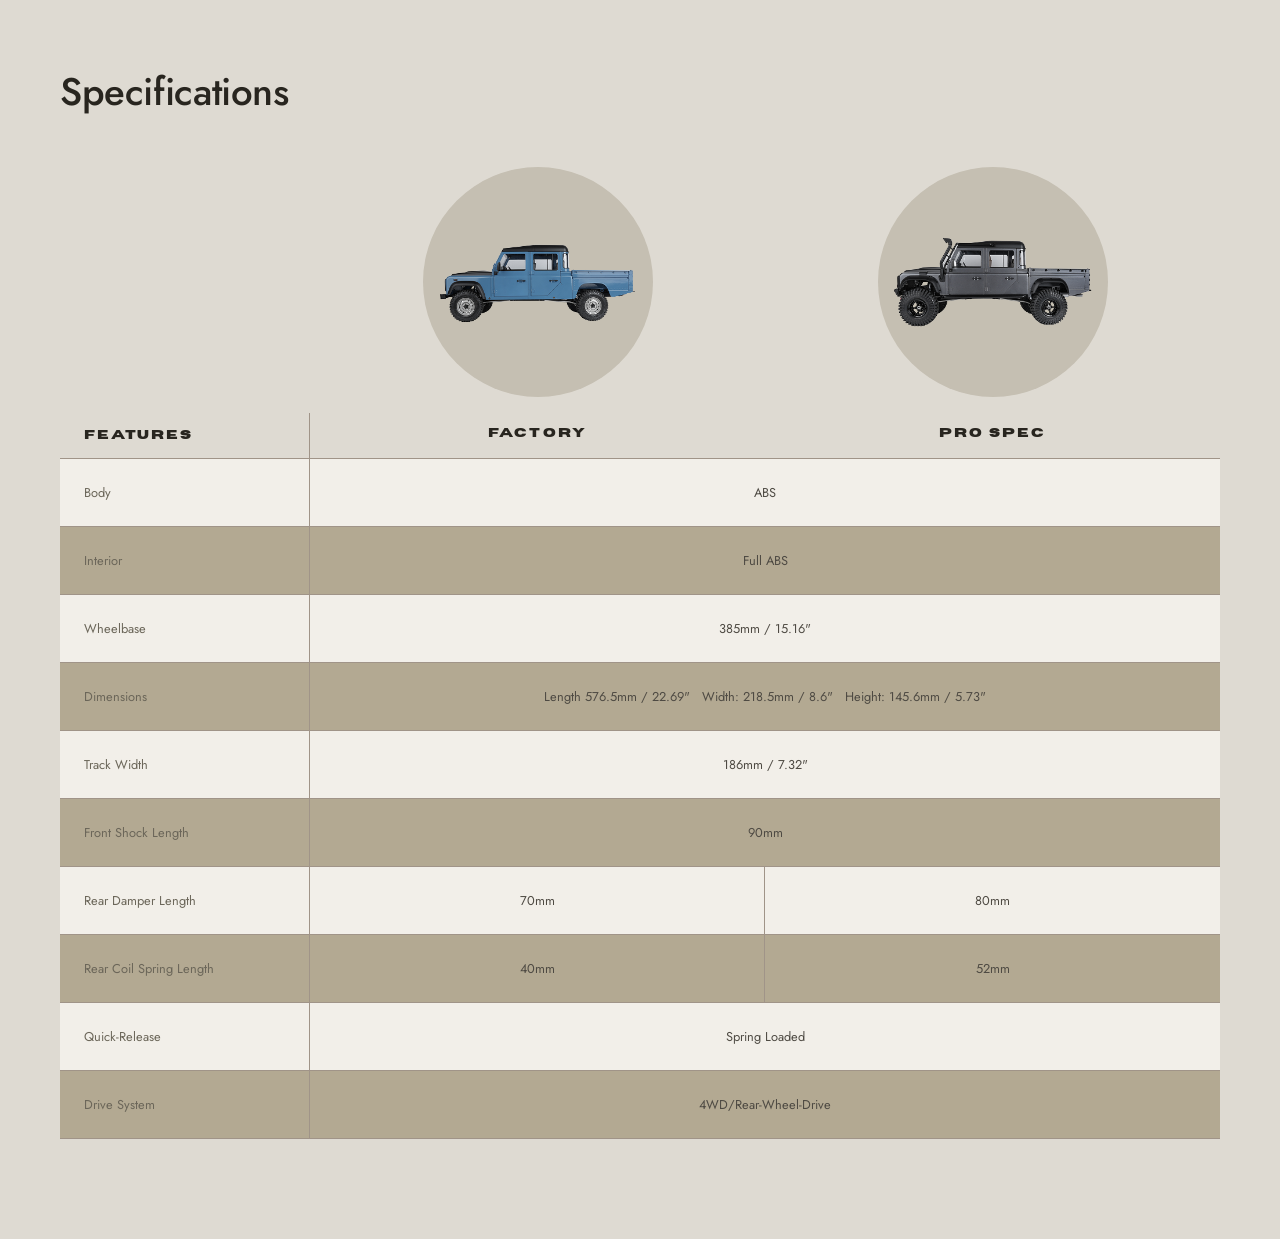
==== specification/index.html @ 0e1e7d18 "specification setup" ====
<!DOCTYPE html>
<html lang="en">
<head>
  <meta charset="UTF-8">
  <meta name="viewport" content="width=device-width, initial-scale=1.0">
  <title>Specifications</title>
  <link rel="preconnect" href="https://fonts.googleapis.com">
  <link rel="preconnect" href="https://fonts.gstatic.com" crossorigin>
  <link href="https://fonts.googleapis.com/css2?family=Jost:wght@300;400;500;600;700&display=swap" rel="stylesheet">
  <link rel="stylesheet" href="style.css">
</head>
<body>
  <div class="page">
    <div class="container">
      <h1 class="specs-title">Specifications</h1>

      <div class="specs-wrapper">

        <!-- Header: images + column labels -->
        <div class="specs-header">
          <div class="header-cell features-header">
            <span class="col-label">FEATURES</span>
          </div>

          <div class="header-cell factory-header">
            <div class="vehicle-circle">
              <img src="img/stock_side%201.png" alt="Factory Vehicle">
            </div>
            <span class="col-label">FACTORY</span>
          </div>

          <div class="header-cell prospec-header">
            <div class="vehicle-circle">
              <img src="img/stock_side%201(1).png" alt="Pro Spec Vehicle">
            </div>
            <span class="col-label">PRO SPEC</span>
          </div>
        </div>

        <!-- Spec Rows -->
        <div class="spec-rows">

          <div class="spec-row row-light">
            <div class="feature-cell">Body</div>
            <div class="value-cell span-both">ABS</div>
          </div>

          <div class="spec-row row-dark">
            <div class="feature-cell">Interior</div>
            <div class="value-cell span-both">Full ABS</div>
          </div>

          <div class="spec-row row-light">
            <div class="feature-cell">Wheelbase</div>
            <div class="value-cell span-both">385mm / 15.16"</div>
          </div>

          <div class="spec-row row-dark">
            <div class="feature-cell">Dimensions</div>
            <div class="value-cell span-both">
              Length 576.5mm / 22.69"&nbsp;&nbsp;&nbsp;Width: 218.5mm / 8.6"&nbsp;&nbsp;&nbsp;Height: 145.6mm / 5.73"
            </div>
          </div>

          <div class="spec-row row-light">
            <div class="feature-cell">Track Width</div>
            <div class="value-cell span-both">186mm / 7.32"</div>
          </div>

          <div class="spec-row row-dark">
            <div class="feature-cell">Front Shock Length</div>
            <div class="value-cell span-both">90mm</div>
          </div>

          <div class="spec-row row-light">
            <div class="feature-cell">Rear Damper Length</div>
            <div class="value-cell factory-val">70mm</div>
            <div class="value-cell prospec-val">80mm</div>
          </div>

          <div class="spec-row row-dark">
            <div class="feature-cell">Rear Coil Spring Length</div>
            <div class="value-cell factory-val">40mm</div>
            <div class="value-cell prospec-val">52mm</div>
          </div>

          <div class="spec-row row-light">
            <div class="feature-cell">Quick-Release</div>
            <div class="value-cell span-both">Spring Loaded</div>
          </div>

          <div class="spec-row row-dark">
            <div class="feature-cell">Drive System</div>
            <div class="value-cell span-both">4WD/Rear-Wheel-Drive</div>
          </div>

        </div>
      </div>
    </div>
  </div>
</body>
</html>
---- specification/style.css ----
/* ─── Horizon Font ───────────────────────────────────────── */
@font-face {
  font-family: 'Horizon';
  src: url('fonts/Horizon.woff2') format('woff2'),
       url('fonts/Horizon.woff') format('woff'),
       url('fonts/Horizon.otf') format('opentype'),
       url('fonts/Horizon.ttf') format('truetype');
  font-weight: normal;
  font-style: normal;
  font-display: swap;
}

/* ─── Reset ─────────────────────────────────────────────── */
*,
*::before,
*::after {
  box-sizing: border-box;
  margin: 0;
  padding: 0;
}

/* ─── Custom Properties ──────────────────────────────────── */
:root {
  --bg:          #dedad2;
  --circle-bg:   #c5bfb2;
  --row-light:   #f2efe9;
  --row-dark:    #b3a992;
  --text-primary:#28251f;
  --text-feat:   #6b6659;
  --text-val:    #4e4a43;
  --border:      #a09488;
  --feat-col:    250px;
  --font:        'Jost', system-ui, sans-serif;
}

/* ─── Base ───────────────────────────────────────────────── */
body {
  font-family: var(--font);
  background: var(--bg);
  color: var(--text-primary);
  -webkit-font-smoothing: antialiased;
}

/* ─── Page wrapper ───────────────────────────────────────── */
.page {
  min-height: 100vh;
  padding: 64px 0 100px;
}

/* ─── Container ──────────────────────────────────────────── */
.container {
  max-width: 1440px;
  margin: 0 auto;
  padding: 0 80px;
}

/* ─── Title ──────────────────────────────────────────────── */
.specs-title {
  font-size: clamp(1.8rem, 3vw, 2.75rem);
  font-weight: 500;
  letter-spacing: -0.01em;
  color: var(--text-primary);
  margin-bottom: 48px;
}

/* ─── Outer wrapper ──────────────────────────────────────── */
.specs-wrapper {
  width: 100%;
}

/* ─── Shared grid ────────────────────────────────────────── */
.specs-header,
.spec-row {
  display: grid;
  grid-template-columns: var(--feat-col) 1fr 1fr;
}

/* ─── Header ─────────────────────────────────────────────── */
.specs-header {
  align-items: flex-end;
}

/* features (left) header cell */
.header-cell.features-header {
  display: flex;
  align-items: flex-end;
  padding-bottom: 0;
  border-right: 1px solid var(--border);
}

.header-cell.features-header .col-label {
  padding: 16px 24px;
}

/* factory / prospec header cells */
.header-cell.factory-header,
.header-cell.prospec-header {
  display: flex;
  flex-direction: column;
  align-items: center;
  padding-bottom: 0;
}

/* ─── Vehicle circle ─────────────────────────────────────── */
.vehicle-circle {
  width: clamp(160px, 18vw, 230px);
  height: clamp(160px, 18vw, 230px);
  border-radius: 50%;
  background: var(--circle-bg);
  display: flex;
  align-items: center;
  justify-content: center;
  overflow: hidden;
  margin-bottom: 12px;
}

.vehicle-circle img {
  width: 88%;
  height: 88%;
  object-fit: contain;
}

/* ─── Column label (Horizon font) ────────────────────────── */
.col-label {
  font-family: 'Horizon', sans-serif;
  display: block;
  font-size: 0.72rem;
  letter-spacing: 0.18em;
  color: var(--text-primary);
  padding: 18px 0;
  text-align: center;
  width: 100%;
}

.features-header .col-label {
  text-align: left;
  letter-spacing: 0.16em;
}

/* ─── Spec rows container ────────────────────────────────── */
.spec-rows {
  border-top: 1px solid var(--border);
}

/* ─── Individual spec row ────────────────────────────────── */
.spec-row {
  min-height: 68px;
  border-bottom: 1px solid var(--border);
}

.row-light { background: var(--row-light); }
.row-dark  { background: var(--row-dark); }

/* ─── Feature cell (left column) ────────────────────────── */
.feature-cell {
  display: flex;
  align-items: center;
  padding: 16px 24px;
  font-size: 0.8rem;
  font-weight: 400;
  color: var(--text-feat);
  border-right: 1px solid var(--border);
  line-height: 1.4;
}

/* ─── Value cell ─────────────────────────────────────────── */
.value-cell {
  display: flex;
  align-items: center;
  justify-content: center;
  padding: 16px 24px;
  font-size: 0.8rem;
  font-weight: 400;
  color: var(--text-val);
  text-align: center;
  line-height: 1.5;
}

.value-cell.span-both {
  grid-column: span 2;
}

.value-cell.factory-val {
  border-right: 1px solid var(--border);
}

/* ─── Responsive: 1280px ─────────────────────────────────── */
@media (max-width: 1280px) {
  .container {
    padding: 0 60px;
  }
}

/* ─── Responsive: 1024px ─────────────────────────────────── */
@media (max-width: 1024px) {
  :root {
    --feat-col: 200px;
  }

  .container {
    padding: 0 40px;
  }

  .page {
    padding: 48px 0 80px;
  }

  .specs-title {
    margin-bottom: 36px;
  }

  .feature-cell,
  .value-cell {
    padding: 14px 16px;
    font-size: 0.78rem;
  }

  .col-label {
    font-size: 0.68rem;
  }
}

/* ─── Responsive: 768px ──────────────────────────────────── */
@media (max-width: 768px) {
  :root {
    --feat-col: 150px;
  }

  .container {
    padding: 0 24px;
  }

  .page {
    padding: 36px 0 60px;
  }

  .specs-title {
    margin-bottom: 28px;
  }

  .vehicle-circle {
    width: clamp(120px, 22vw, 170px);
    height: clamp(120px, 22vw, 170px);
  }

  .col-label {
    font-size: 0.62rem;
    letter-spacing: 0.12em;
    padding: 12px 0;
  }

  .feature-cell,
  .value-cell {
    padding: 12px 12px;
    font-size: 0.72rem;
  }

  .spec-row {
    min-height: 54px;
  }
}

/* ─── Responsive: 576px ──────────────────────────────────── */
@media (max-width: 576px) {
  :root {
    --feat-col: 110px;
  }

  .container {
    padding: 0 16px;
  }

  .vehicle-circle {
    width: clamp(90px, 26vw, 130px);
    height: clamp(90px, 26vw, 130px);
    margin-bottom: 8px;
  }

  .col-label {
    font-size: 0.58rem;
    letter-spacing: 0.1em;
    padding: 10px 0;
  }

  .feature-cell,
  .value-cell {
    padding: 10px 8px;
    font-size: 0.68rem;
  }

  .specs-title {
    font-size: 1.6rem;
    margin-bottom: 20px;
  }

  .spec-row {
    min-height: 48px;
  }
}

/* ─── Responsive: 400px (very small) ────────────────────── */
@media (max-width: 400px) {
  :root {
    --feat-col: 90px;
  }

  .vehicle-circle {
    width: 80px;
    height: 80px;
  }

  .col-label {
    font-size: 0.52rem;
    letter-spacing: 0.08em;
  }

  .feature-cell,
  .value-cell {
    font-size: 0.62rem;
    padding: 8px 6px;
  }
}
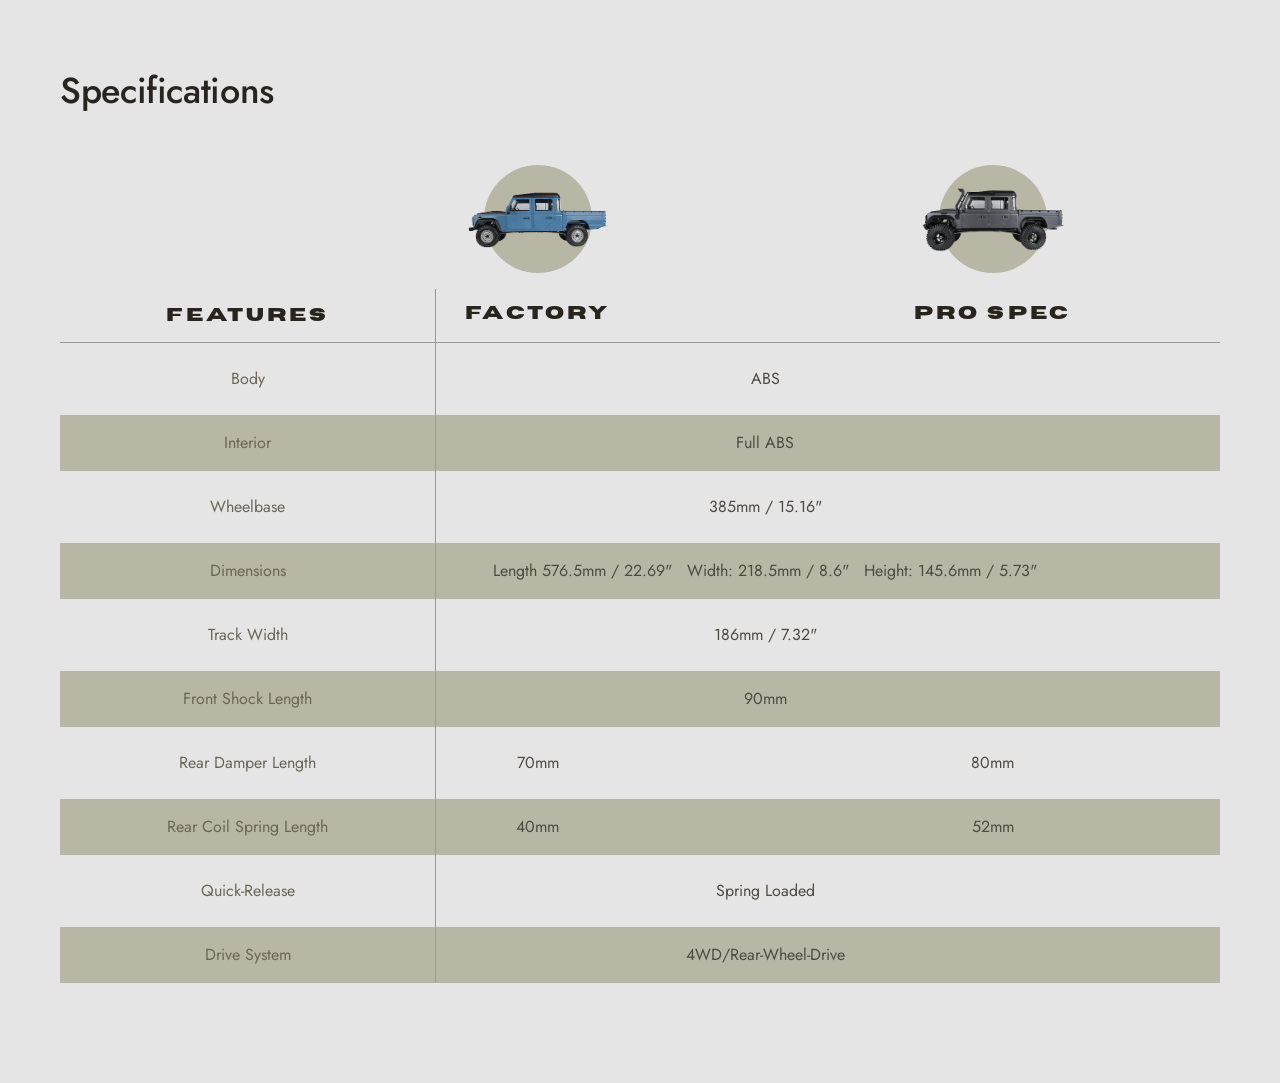
==== commit f213c2bc: "update" ====
--- a/specification/index.html
+++ b/specification/index.html
@@ -98,5 +98,17 @@
       </div>
     </div>
   </div>
+  <script>
+    document.addEventListener('DOMContentLoaded', function () {
+      if (window.innerWidth > 767) return;
+      var header = document.querySelector('.specs-header');
+      if (!header) return;
+      var sentinel = document.createElement('div');
+      header.before(sentinel);
+      new IntersectionObserver(function (entries) {
+        header.classList.toggle('is-sticky', !entries[0].isIntersecting);
+      }).observe(sentinel);
+    });
+  </script>
 </body>
 </html>
--- a/specification/style.css
+++ b/specification/style.css
@@ -23,12 +23,12 @@
 :root {
   --bg:          #dedad2;
   --circle-bg:   #c5bfb2;
-  --row-light:   #f2efe9;
-  --row-dark:    #b3a992;
+  --row-light:   #E5E5E5;
+  --row-dark:    #B8B6A4;
   --text-primary:#28251f;
   --text-feat:   #6b6659;
   --text-val:    #4e4a43;
-  --border:      #a09488;
+  --border:      #909D93;
   --feat-col:    250px;
   --font:        'Jost', system-ui, sans-serif;
 }
@@ -43,6 +43,7 @@
 
 /* ─── Page wrapper ───────────────────────────────────────── */
 .page {
+  background: #E5E5E5;
   min-height: 100vh;
   padding: 64px 0 100px;
 }
@@ -56,7 +57,7 @@
 
 /* ─── Title ──────────────────────────────────────────────── */
 .specs-title {
-  font-size: clamp(1.8rem, 3vw, 2.75rem);
+  font-size: clamp(24px, 3vw, 36px);
   font-weight: 500;
   letter-spacing: -0.01em;
   color: var(--text-primary);
@@ -82,6 +83,7 @@
 
 /* features (left) header cell */
 .header-cell.features-header {
+  min-width: 376px;
   display: flex;
   align-items: flex-end;
   padding-bottom: 0;
@@ -103,20 +105,21 @@
 
 /* ─── Vehicle circle ─────────────────────────────────────── */
 .vehicle-circle {
-  width: clamp(160px, 18vw, 230px);
-  height: clamp(160px, 18vw, 230px);
+  width: clamp(106px, 18vw, 250px);
+  height: clamp(106px, 18vw, 250px);
   border-radius: 50%;
-  background: var(--circle-bg);
+  background: #B8B6A4;
   display: flex;
   align-items: center;
   justify-content: center;
-  overflow: hidden;
+  /* overflow: hidden; */
   margin-bottom: 12px;
 }
 
 .vehicle-circle img {
-  width: 88%;
-  height: 88%;
+  /* width: 88%; */
+  max-width: 350px;
+  /* height: 88%; */
   object-fit: contain;
 }
 
@@ -124,7 +127,7 @@
 .col-label {
   font-family: 'Horizon', sans-serif;
   display: block;
-  font-size: 0.72rem;
+  font-size: clamp(14px, 3vw, 18px);
   letter-spacing: 0.18em;
   color: var(--text-primary);
   padding: 18px 0;
@@ -133,7 +136,7 @@
 }
 
 .features-header .col-label {
-  text-align: left;
+  text-align: center;
   letter-spacing: 0.16em;
 }
 
@@ -144,19 +147,22 @@
 
 /* ─── Individual spec row ────────────────────────────────── */
 .spec-row {
-  min-height: 68px;
-  border-bottom: 1px solid var(--border);
+  min-height: 72px;
+  /* border-bottom: 1px solid var(--border); */
 }
 
 .row-light { background: var(--row-light); }
-.row-dark  { background: var(--row-dark); }
+.row-dark  { background: var(--row-dark); min-height: 50px; }
 
 /* ─── Feature cell (left column) ────────────────────────── */
 .feature-cell {
+  min-width: 376px;
   display: flex;
   align-items: center;
-  padding: 16px 24px;
-  font-size: 0.8rem;
+  justify-content: center;
+  align-items: center;
+  padding: 12px 24px;
+  font-size: clamp(14px, 3vw, 16px);
   font-weight: 400;
   color: var(--text-feat);
   border-right: 1px solid var(--border);
@@ -169,7 +175,7 @@
   align-items: center;
   justify-content: center;
   padding: 16px 24px;
-  font-size: 0.8rem;
+  font-size: clamp(14px, 3vw, 16px);
   font-weight: 400;
   color: var(--text-val);
   text-align: center;
@@ -180,15 +186,22 @@
   grid-column: span 2;
 }
 
-.value-cell.factory-val {
+/* .value-cell.factory-val {
   border-right: 1px solid var(--border);
-}
+} */
 
 /* ─── Responsive: 1280px ─────────────────────────────────── */
 @media (max-width: 1280px) {
   .container {
     padding: 0 60px;
   }
+  .vehicle-circle{
+    width: 108px;
+    height: 108px;
+  }
+  .vehicle-circle img{
+    max-width: 144px;
+  }
 }
 
 /* ─── Responsive: 1024px ─────────────────────────────────── */
@@ -236,6 +249,7 @@
 
   .specs-title {
     margin-bottom: 28px;
+    text-align: center;
   }
 
   .vehicle-circle {
@@ -260,6 +274,83 @@
   }
 }
 
+/* ─── Mobile Layout (≤ 767px): stacked rows + sticky header ─ */
+@media (max-width: 767px) {
+
+  /* 2-column grid — no features column */
+  .specs-header,
+  .spec-row {
+    grid-template-columns: 1fr 1fr;
+  }
+
+  /* Sticky header */
+  .specs-header {
+    position: sticky;
+    top: 0;
+    z-index: 100;
+    background: #E5E5E5;
+    align-items: center;
+  }
+
+  /* Hide features (left) header cell */
+  .header-cell.features-header {
+    display: none;
+  }
+
+  /* Smooth circle collapse when sticky */
+  .vehicle-circle {
+    /* overflow: hidden; */
+    /* max-height: 68px; */
+    transition: max-height 0.3s ease, opacity 0.25s ease, margin-bottom 0.3s ease;
+  }
+
+  .specs-header.is-sticky .vehicle-circle {
+    max-height: 0;
+    opacity: 0;
+    margin-bottom: 0;
+  }
+
+  /* Compact col-label on mobile */
+  .col-label {
+    padding: 12px 0;
+  }
+
+  /* Remove fixed row heights */
+  .spec-row {
+    min-height: unset;
+  }
+
+  .row-dark {
+    min-height: 0;
+  }
+
+  /* Feature name spans full width as row title */
+  .feature-cell {
+    grid-column: 1 / -1;
+    min-width: 0;
+    border-right: none;
+    justify-content: center;
+    font-weight: 600;
+    padding: 12px 16px 4px;
+    font-size: 0.84rem;
+  }
+
+  /* Values sit in the second implicit row */
+  .value-cell {
+    padding: 4px 12px 12px;
+  }
+
+  /* Shared value still spans full width */
+  .value-cell.span-both {
+    grid-column: 1 / -1;
+  }
+
+  /* Divider line between factory and prospec values */
+  .value-cell.factory-val {
+    border-right: 1px solid var(--border);
+  }
+}
+
 /* ─── Responsive: 576px ──────────────────────────────────── */
 @media (max-width: 576px) {
   :root {
@@ -310,7 +401,6 @@
   }
 
   .col-label {
-    font-size: 0.52rem;
     letter-spacing: 0.08em;
   }
 
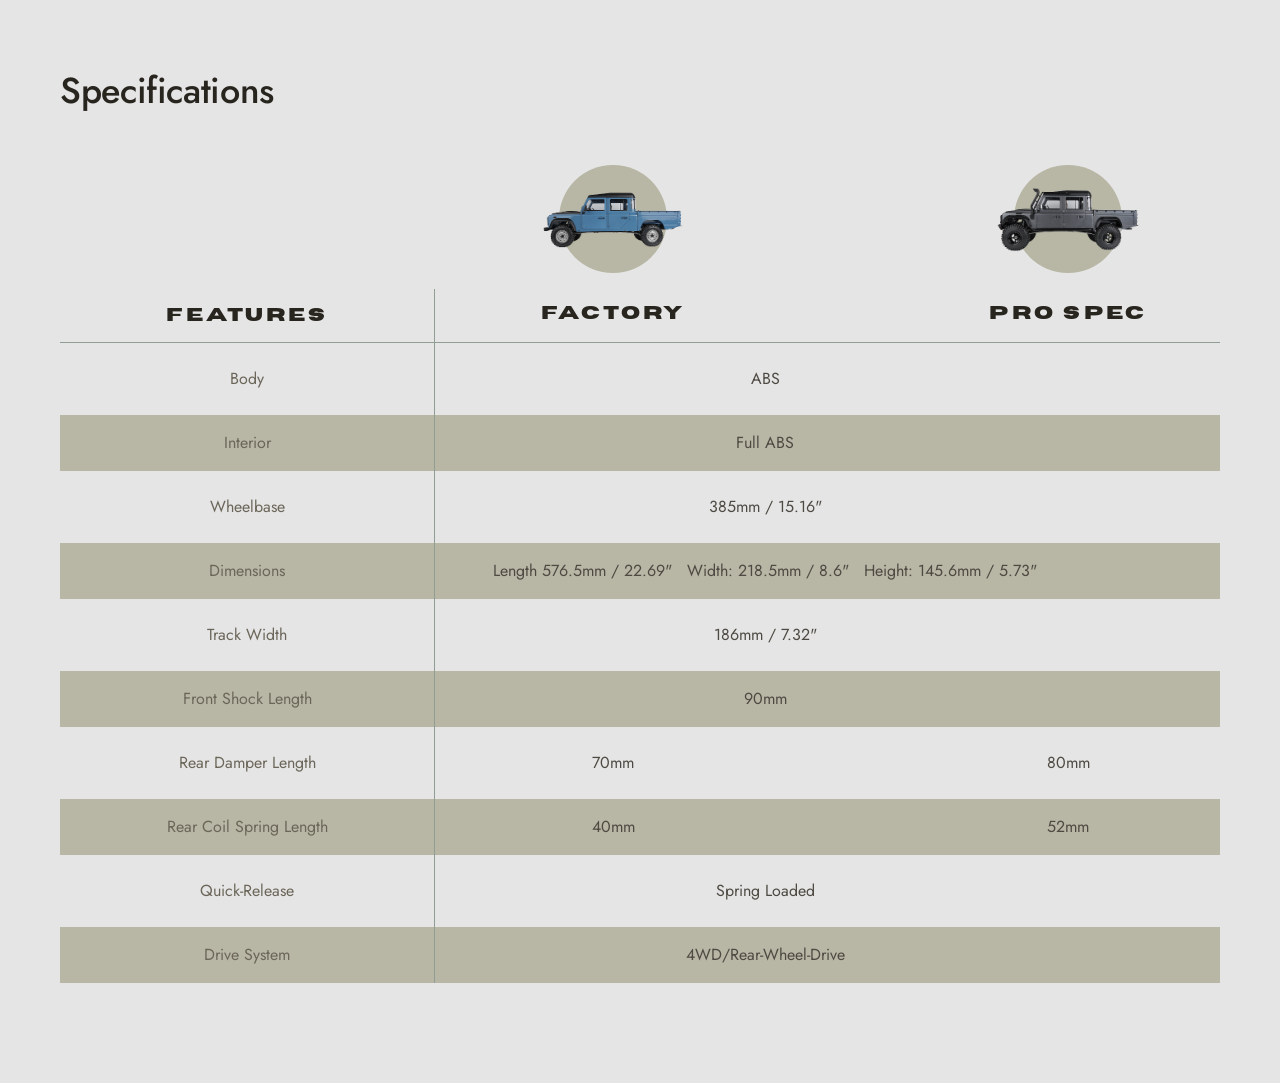
==== commit 9a470163: "mobile and desktop fine but tablet view remaining" ====
--- a/specification/index.html
+++ b/specification/index.html
@@ -74,13 +74,17 @@
 
           <div class="spec-row row-light">
             <div class="feature-cell">Rear Damper Length</div>
-            <div class="value-cell factory-val">70mm</div>
+            <div class="value-cell factory-val">
+              <div>70mm</div>
+            </div>
             <div class="value-cell prospec-val">80mm</div>
           </div>
 
           <div class="spec-row row-dark">
             <div class="feature-cell">Rear Coil Spring Length</div>
-            <div class="value-cell factory-val">40mm</div>
+            <div class="value-cell factory-val">
+              <div>40mm</div>
+            </div>
             <div class="value-cell prospec-val">52mm</div>
           </div>
 
--- a/specification/style.css
+++ b/specification/style.css
@@ -73,7 +73,11 @@
 .specs-header,
 .spec-row {
   display: grid;
-  grid-template-columns: var(--feat-col) 1fr 1fr;
+  /* grid-template-columns: var(--feat-col) 1fr 1fr; */
+  grid-template-columns: var(--feat-col) 2fr 1fr;
+}
+.spec-row {
+grid-template-columns: var(--feat-col) 2fr 1fr;
 }
 
 /* ─── Header ─────────────────────────────────────────────── */
@@ -83,7 +87,7 @@
 
 /* features (left) header cell */
 .header-cell.features-header {
-  min-width: 376px;
+  min-width: 375px;
   display: flex;
   align-items: flex-end;
   padding-bottom: 0;
@@ -156,13 +160,13 @@
 
 /* ─── Feature cell (left column) ────────────────────────── */
 .feature-cell {
-  min-width: 376px;
+  min-width: 375px;
   display: flex;
   align-items: center;
   justify-content: center;
   align-items: center;
   padding: 12px 24px;
-  font-size: clamp(14px, 3vw, 16px);
+  font-size: clamp(16px, 3vw, 16px);
   font-weight: 400;
   color: var(--text-feat);
   border-right: 1px solid var(--border);
@@ -196,8 +200,8 @@
     padding: 0 60px;
   }
   .vehicle-circle{
-    width: 108px;
-    height: 108px;
+    width: 108px !important;
+    height: 108px !important;
   }
   .vehicle-circle img{
     max-width: 144px;
@@ -219,18 +223,18 @@
   }
 
   .specs-title {
-    margin-bottom: 36px;
-  }
-
+    margin-bottom: 42px;
+  }
+
+  .feature-cell{
+    color: #333;
+  }
   .feature-cell,
   .value-cell {
     padding: 14px 16px;
-    font-size: 0.78rem;
-  }
-
-  .col-label {
-    font-size: 0.68rem;
-  }
+    /* font-size: 0.78rem; */
+  }
+
 }
 
 /* ─── Responsive: 768px ──────────────────────────────────── */
@@ -240,7 +244,7 @@
   }
 
   .container {
-    padding: 0 24px;
+    padding: 0;
   }
 
   .page {
@@ -248,17 +252,17 @@
   }
 
   .specs-title {
-    margin-bottom: 28px;
+    margin-bottom: 42px;
     text-align: center;
   }
 
   .vehicle-circle {
     width: clamp(120px, 22vw, 170px);
     height: clamp(120px, 22vw, 170px);
+    margin-bottom: 0;
   }
 
   .col-label {
-    font-size: 0.62rem;
     letter-spacing: 0.12em;
     padding: 12px 0;
   }
@@ -266,7 +270,7 @@
   .feature-cell,
   .value-cell {
     padding: 12px 12px;
-    font-size: 0.72rem;
+    /* font-size: 0.72rem; */
   }
 
   .spec-row {
@@ -277,13 +281,11 @@
 /* ─── Mobile Layout (≤ 767px): stacked rows + sticky header ─ */
 @media (max-width: 767px) {
 
-  /* 2-column grid — no features column */
   .specs-header,
   .spec-row {
     grid-template-columns: 1fr 1fr;
   }
 
-  /* Sticky header */
   .specs-header {
     position: sticky;
     top: 0;
@@ -292,15 +294,11 @@
     align-items: center;
   }
 
-  /* Hide features (left) header cell */
   .header-cell.features-header {
     display: none;
   }
 
-  /* Smooth circle collapse when sticky */
   .vehicle-circle {
-    /* overflow: hidden; */
-    /* max-height: 68px; */
     transition: max-height 0.3s ease, opacity 0.25s ease, margin-bottom 0.3s ease;
   }
 
@@ -310,12 +308,10 @@
     margin-bottom: 0;
   }
 
-  /* Compact col-label on mobile */
   .col-label {
     padding: 12px 0;
   }
 
-  /* Remove fixed row heights */
   .spec-row {
     min-height: unset;
   }
@@ -324,7 +320,6 @@
     min-height: 0;
   }
 
-  /* Feature name spans full width as row title */
   .feature-cell {
     grid-column: 1 / -1;
     min-width: 0;
@@ -332,81 +327,22 @@
     justify-content: center;
     font-weight: 600;
     padding: 12px 16px 4px;
-    font-size: 0.84rem;
-  }
-
-  /* Values sit in the second implicit row */
+    /* font-size: 0.84rem; */
+  }
+
   .value-cell {
     padding: 4px 12px 12px;
   }
 
-  /* Shared value still spans full width */
   .value-cell.span-both {
     grid-column: 1 / -1;
   }
 
-  /* Divider line between factory and prospec values */
-  .value-cell.factory-val {
+  /* .value-cell.factory-val {
     border-right: 1px solid var(--border);
-  }
-}
-
-/* ─── Responsive: 576px ──────────────────────────────────── */
-@media (max-width: 576px) {
-  :root {
-    --feat-col: 110px;
-  }
-
-  .container {
-    padding: 0 16px;
-  }
-
-  .vehicle-circle {
-    width: clamp(90px, 26vw, 130px);
-    height: clamp(90px, 26vw, 130px);
-    margin-bottom: 8px;
-  }
-
-  .col-label {
-    font-size: 0.58rem;
-    letter-spacing: 0.1em;
-    padding: 10px 0;
-  }
-
-  .feature-cell,
-  .value-cell {
-    padding: 10px 8px;
-    font-size: 0.68rem;
-  }
-
-  .specs-title {
-    font-size: 1.6rem;
-    margin-bottom: 20px;
-  }
-
-  .spec-row {
-    min-height: 48px;
-  }
-}
-
-/* ─── Responsive: 400px (very small) ────────────────────── */
-@media (max-width: 400px) {
-  :root {
-    --feat-col: 90px;
-  }
-
-  .vehicle-circle {
-    width: 80px;
-    height: 80px;
-  }
-
-  .col-label {
-    letter-spacing: 0.08em;
-  }
-
-  .feature-cell,
-  .value-cell {
-    font-size: 0.62rem;
-    padding: 8px 6px;
-  }
-}
+  } */
+  .value-cell.factory-val div{
+    width: 100%;
+    border-right: 1px solid var(--border);
+  }
+}
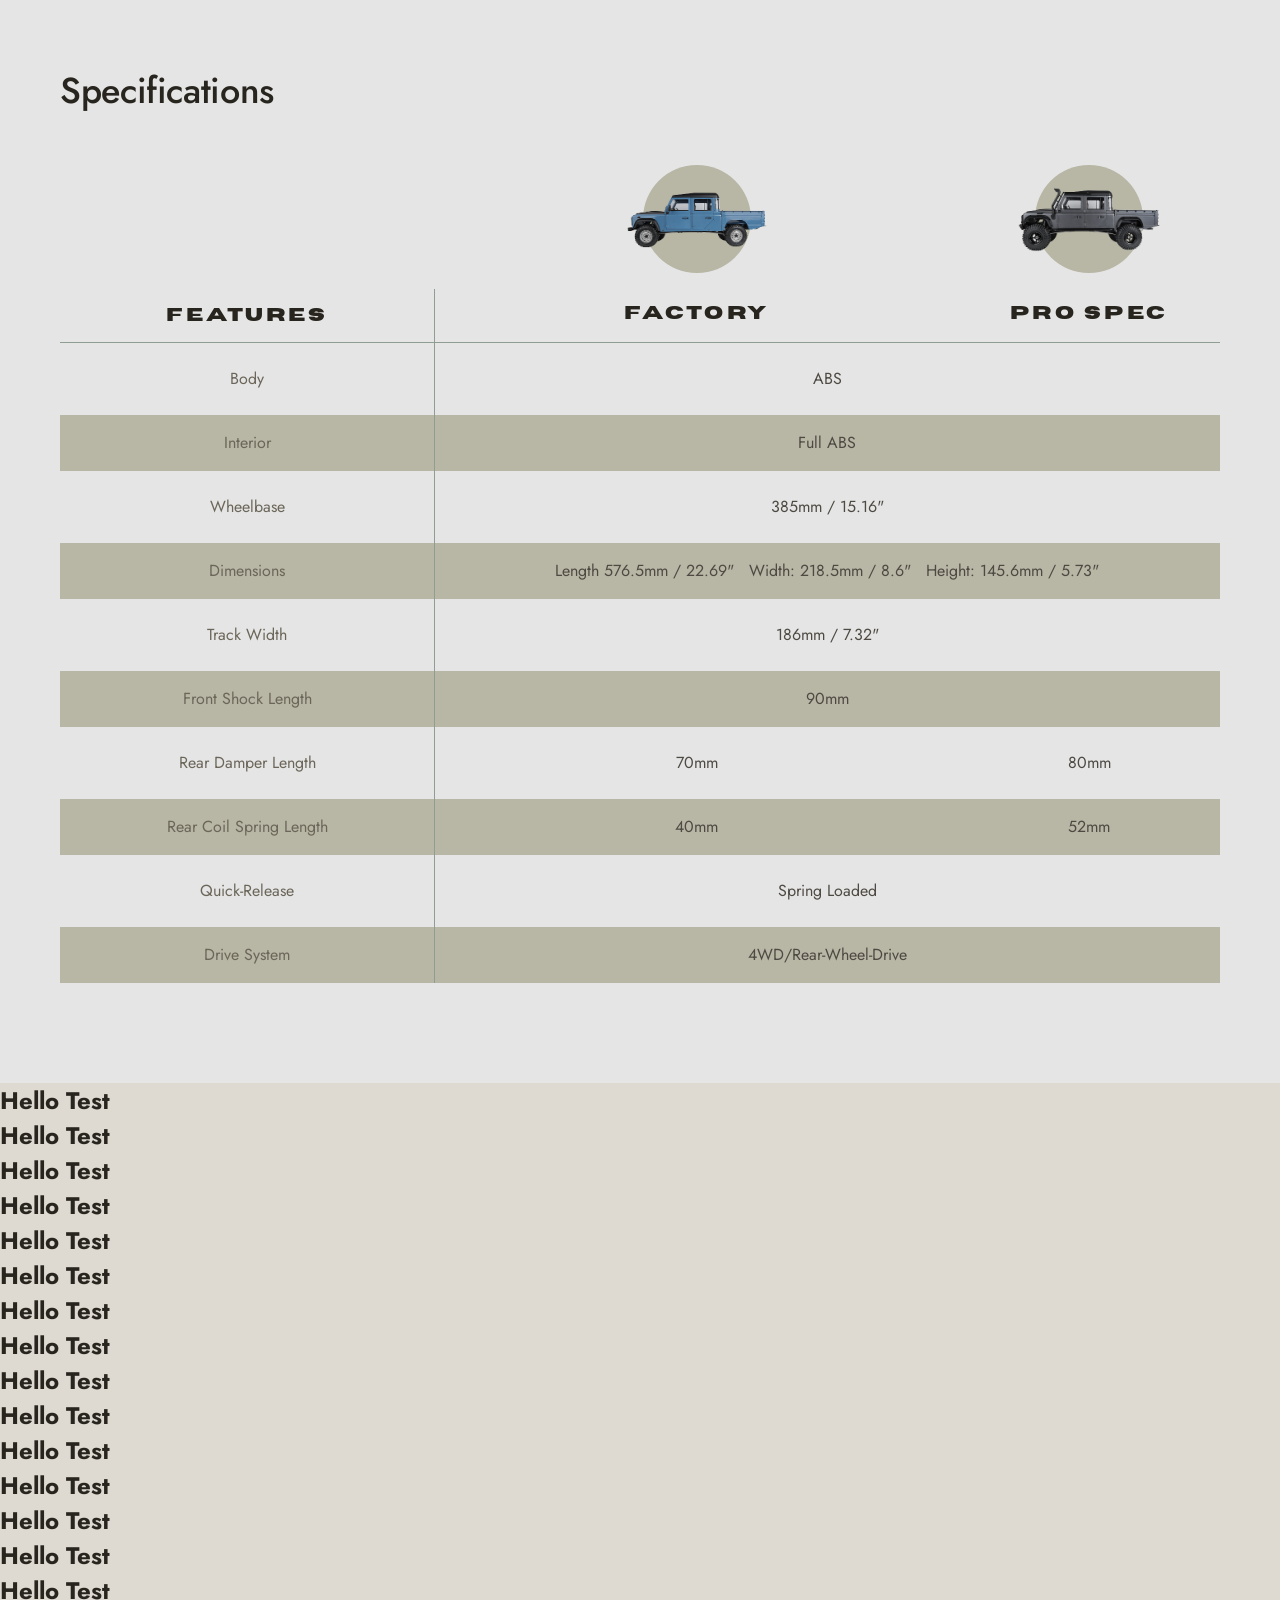
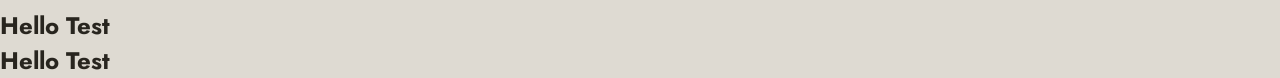
==== commit 52119835: "right content center fixed." ====
--- a/specification/index.html
+++ b/specification/index.html
@@ -102,6 +102,30 @@
       </div>
     </div>
   </div>
+
+
+
+
+
+  <section>
+    <h2>Hello Test</h2>
+    <h2>Hello Test</h2>
+    <h2>Hello Test</h2>
+    <h2>Hello Test</h2>
+    <h2>Hello Test</h2>
+    <h2>Hello Test</h2>
+    <h2>Hello Test</h2>
+    <h2>Hello Test</h2>
+    <h2>Hello Test</h2>
+    <h2>Hello Test</h2>
+    <h2>Hello Test</h2>
+    <h2>Hello Test</h2>
+    <h2>Hello Test</h2>
+    <h2>Hello Test</h2>
+    <h2>Hello Test</h2>
+    <h2>Hello Test</h2>
+    <h2>Hello Test</h2>
+  </section>
   <script>
     document.addEventListener('DOMContentLoaded', function () {
       if (window.innerWidth > 767) return;
--- a/specification/style.css
+++ b/specification/style.css
@@ -29,7 +29,7 @@
   --text-feat:   #6b6659;
   --text-val:    #4e4a43;
   --border:      #909D93;
-  --feat-col:    250px;
+  --feat-col:    375px;
   --font:        'Jost', system-ui, sans-serif;
 }
 
@@ -87,7 +87,6 @@
 
 /* features (left) header cell */
 .header-cell.features-header {
-  min-width: 375px;
   display: flex;
   align-items: flex-end;
   padding-bottom: 0;
@@ -160,13 +159,12 @@
 
 /* ─── Feature cell (left column) ────────────────────────── */
 .feature-cell {
-  min-width: 375px;
   display: flex;
   align-items: center;
   justify-content: center;
   align-items: center;
   padding: 12px 24px;
-  font-size: clamp(16px, 3vw, 16px);
+  font-size: clamp(14px, 3vw, 16px);
   font-weight: 400;
   color: var(--text-feat);
   border-right: 1px solid var(--border);
@@ -292,8 +290,11 @@
     z-index: 100;
     background: #E5E5E5;
     align-items: center;
-  }
-
+    border-bottom: 1px solid var(--border);
+  }
+.spec-rows {
+  border-top: none;
+}
   .header-cell.features-header {
     display: none;
   }
